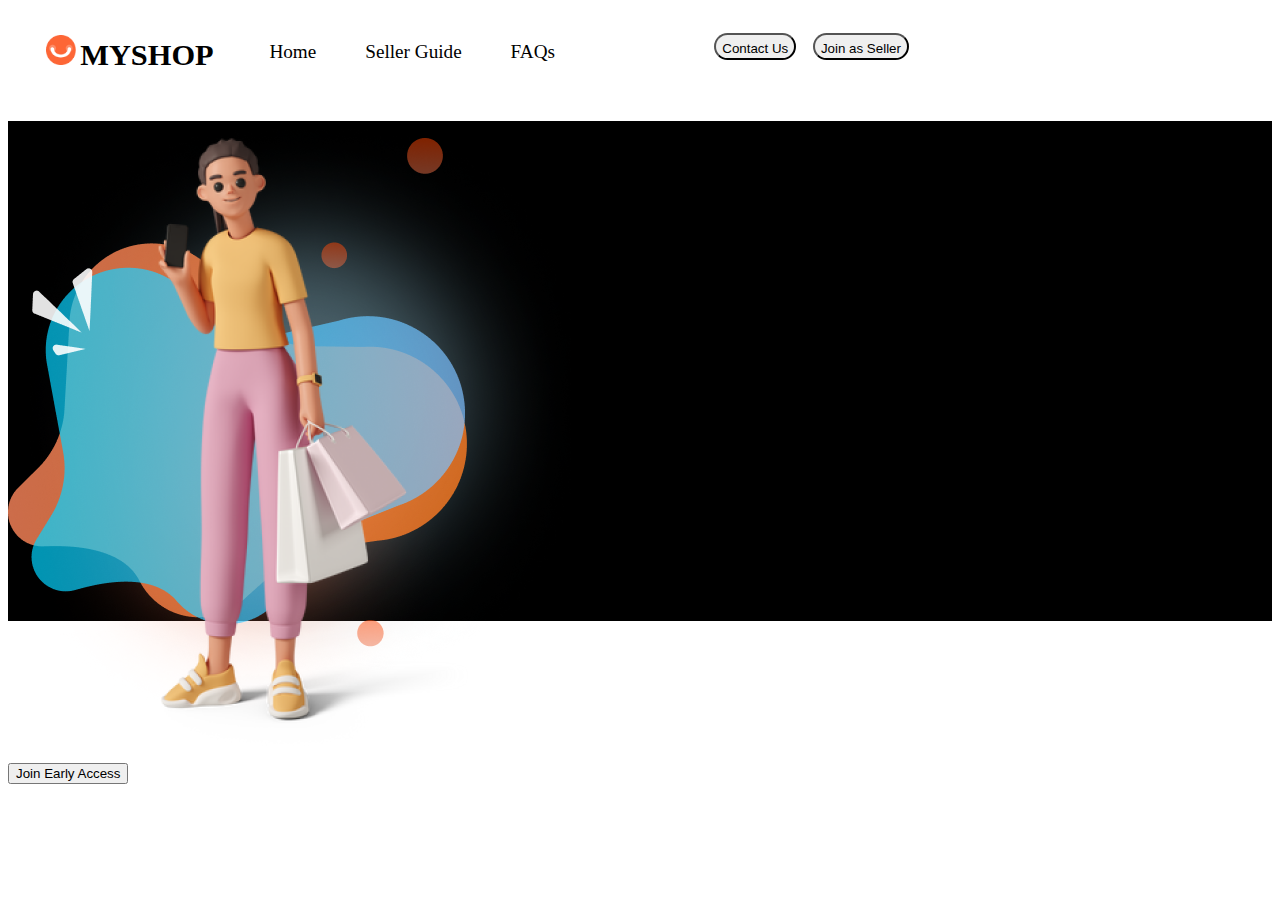
==== myshop/index.html @ 015f9f19 "Add files via upload" ====
<!DOCTYPE html>
<html lang="en">
<head>
    <meta charset="UTF-8">
    <meta http-equiv="X-UA-Compatible" content="IE=edge">
    <meta name="viewport" content="width=device-width, initial-scale=1.0">
    <title>Document</title>
    <link  rel="Stylesheet" href="style.css">
</head>
<body>
    <nav>
        <div class="logo">
            <img src="images/logo.png">
            <p>MYSHOP</p>
        </div>
        <div class="items">
            <p>Home</p>
            <p>Seller Guide</p>
            <p>FAQs</p>
        </div>
        <div class="btn">
            <button>Contact Us</button>
            <button>Join as Seller</button>
        </div>
    </nav>
    
    <section>
        <div class="section1">
  <div class="mySlides">
  <img src="images/Group 48096341.png">
  </div>
  <button>Join Early Access</button>
        </div>
    </section>
    <script src="index.js"></script>
</body>
</html>
---- myshop/style.css ----
nav{
    width:100%;
    height:50px;
    background-color: white;
    display: flex;
}
.logo,.items,.btn{
    display: flex;
    margin-left:3%;
}
.logo img{
    width:60%;
    height:60%;
    margin-top:19%;
    margin-right: 3%;
}
.logo p{
  font-size:1.9rem ;
  font-weight: bold;
 
}
.items{
    font-size: 1.2rem;
    width:30%;
align-items: center;
justify-content: space-around;
margin-top:3%;
margin-left: 5%;

}
.items p{
    margin-right: 5%;
}
.btn{
    width:50%;
    margin-top:2%;
 margin-left: 10%;
}
.btn button{
    padding-top: 1%;
    padding-bottom: 3%;
    border-radius: 20px;
    margin-right: 3%;
}
.section1{
    width:100%;
    height: 500px;
    margin-top: 5%;
    background-color: black;
}
.myslides{
    float: right;
}
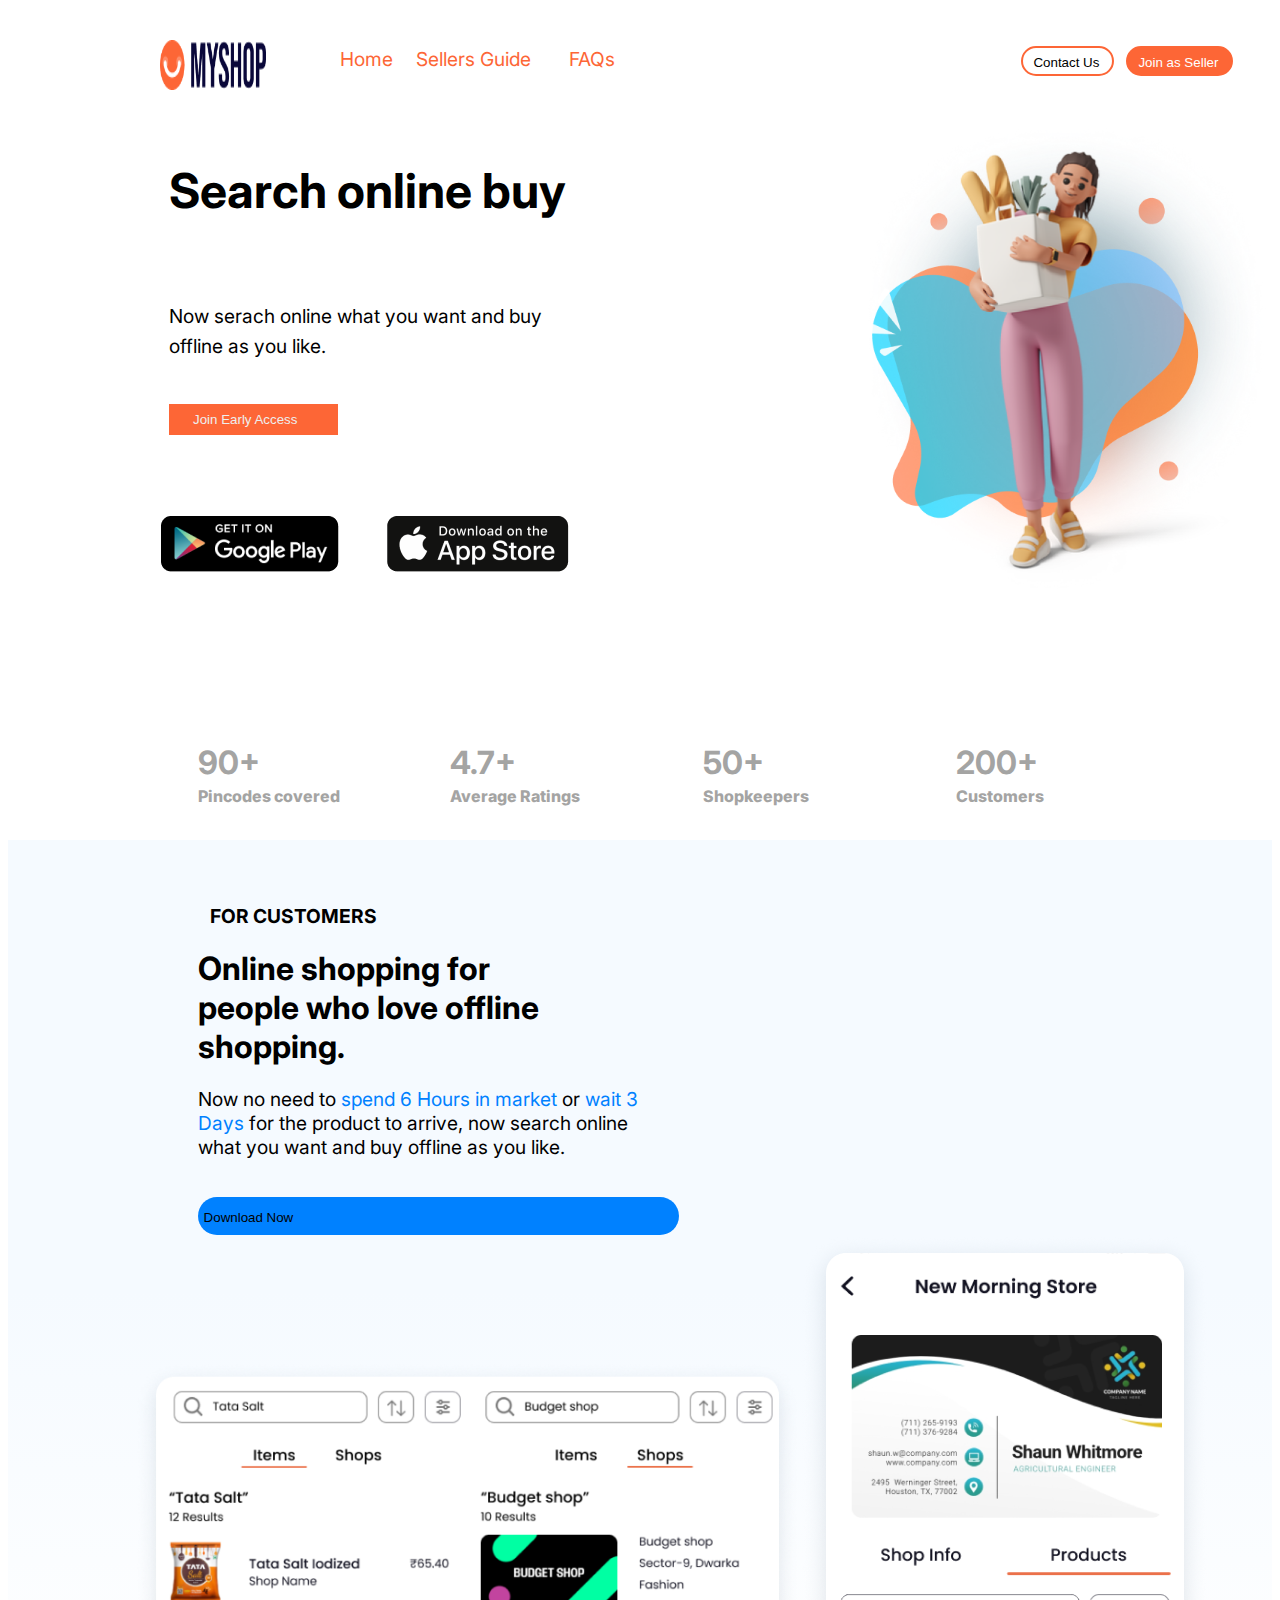
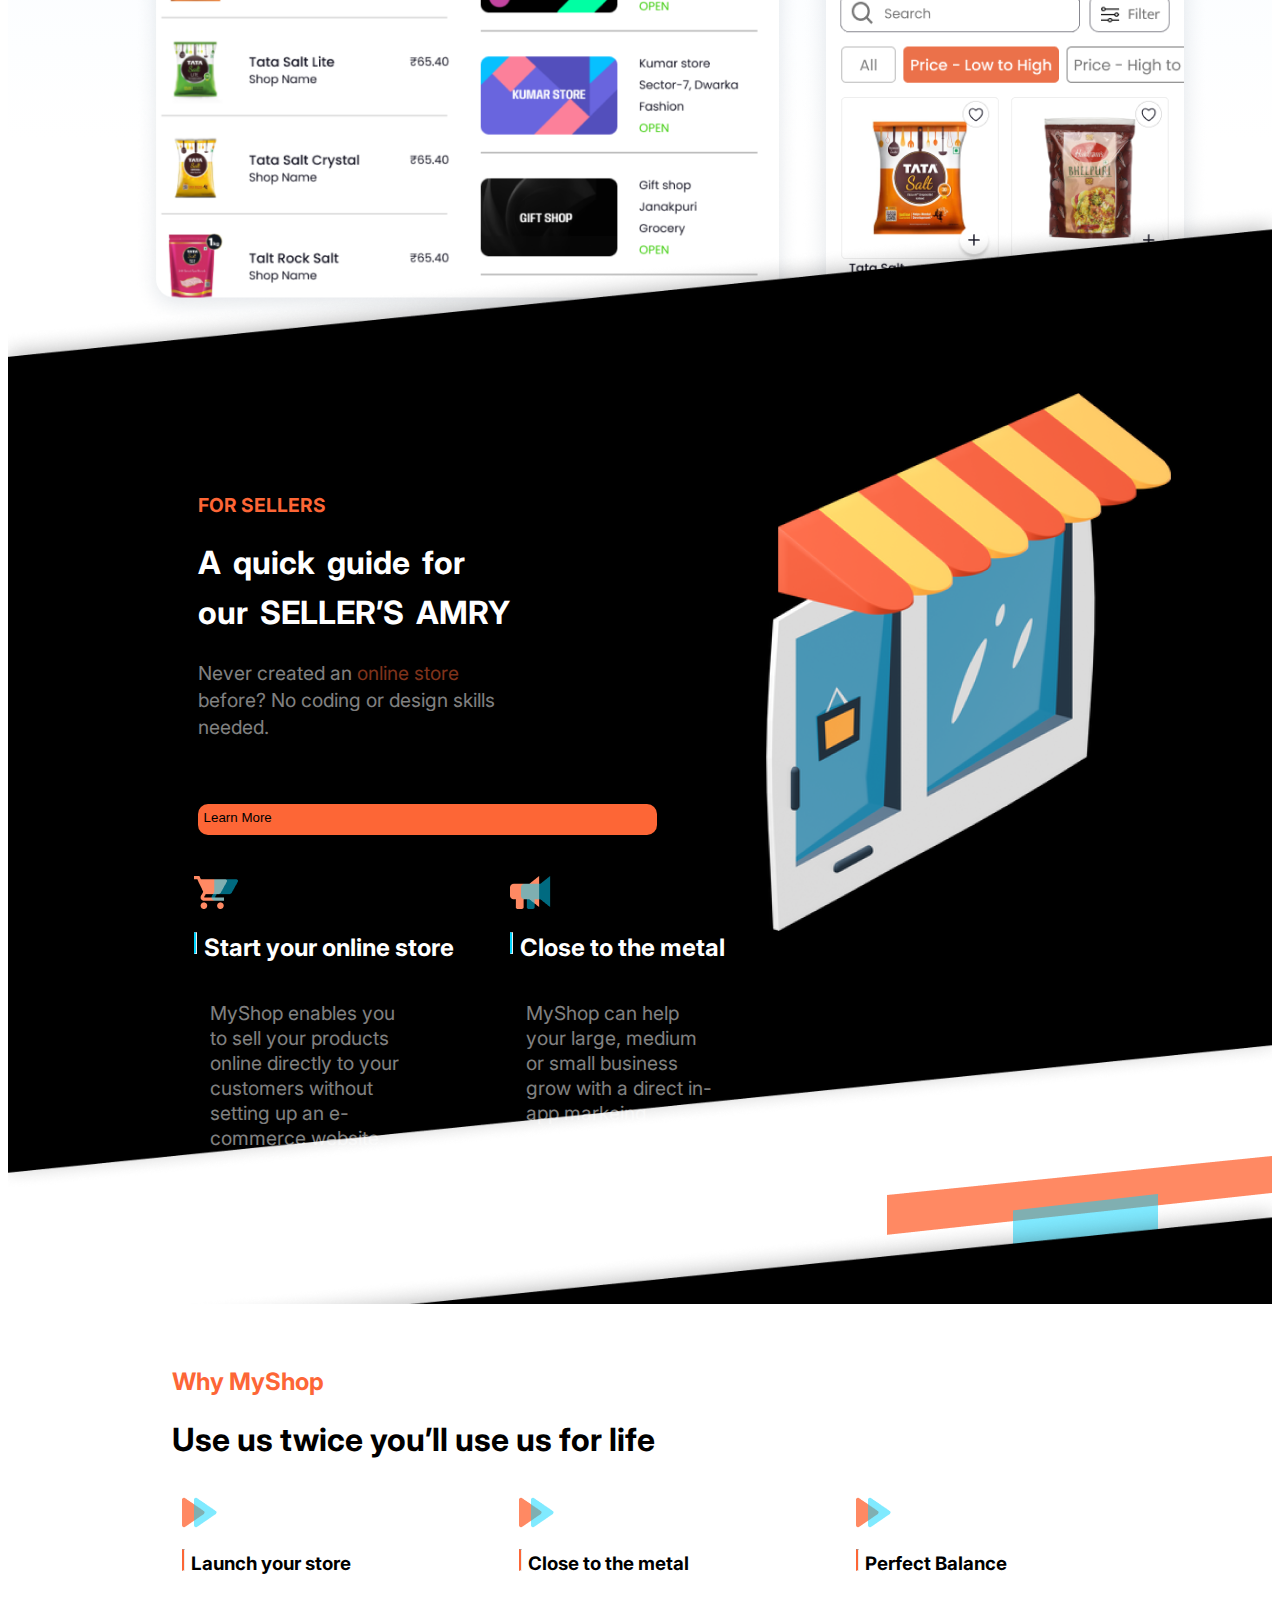
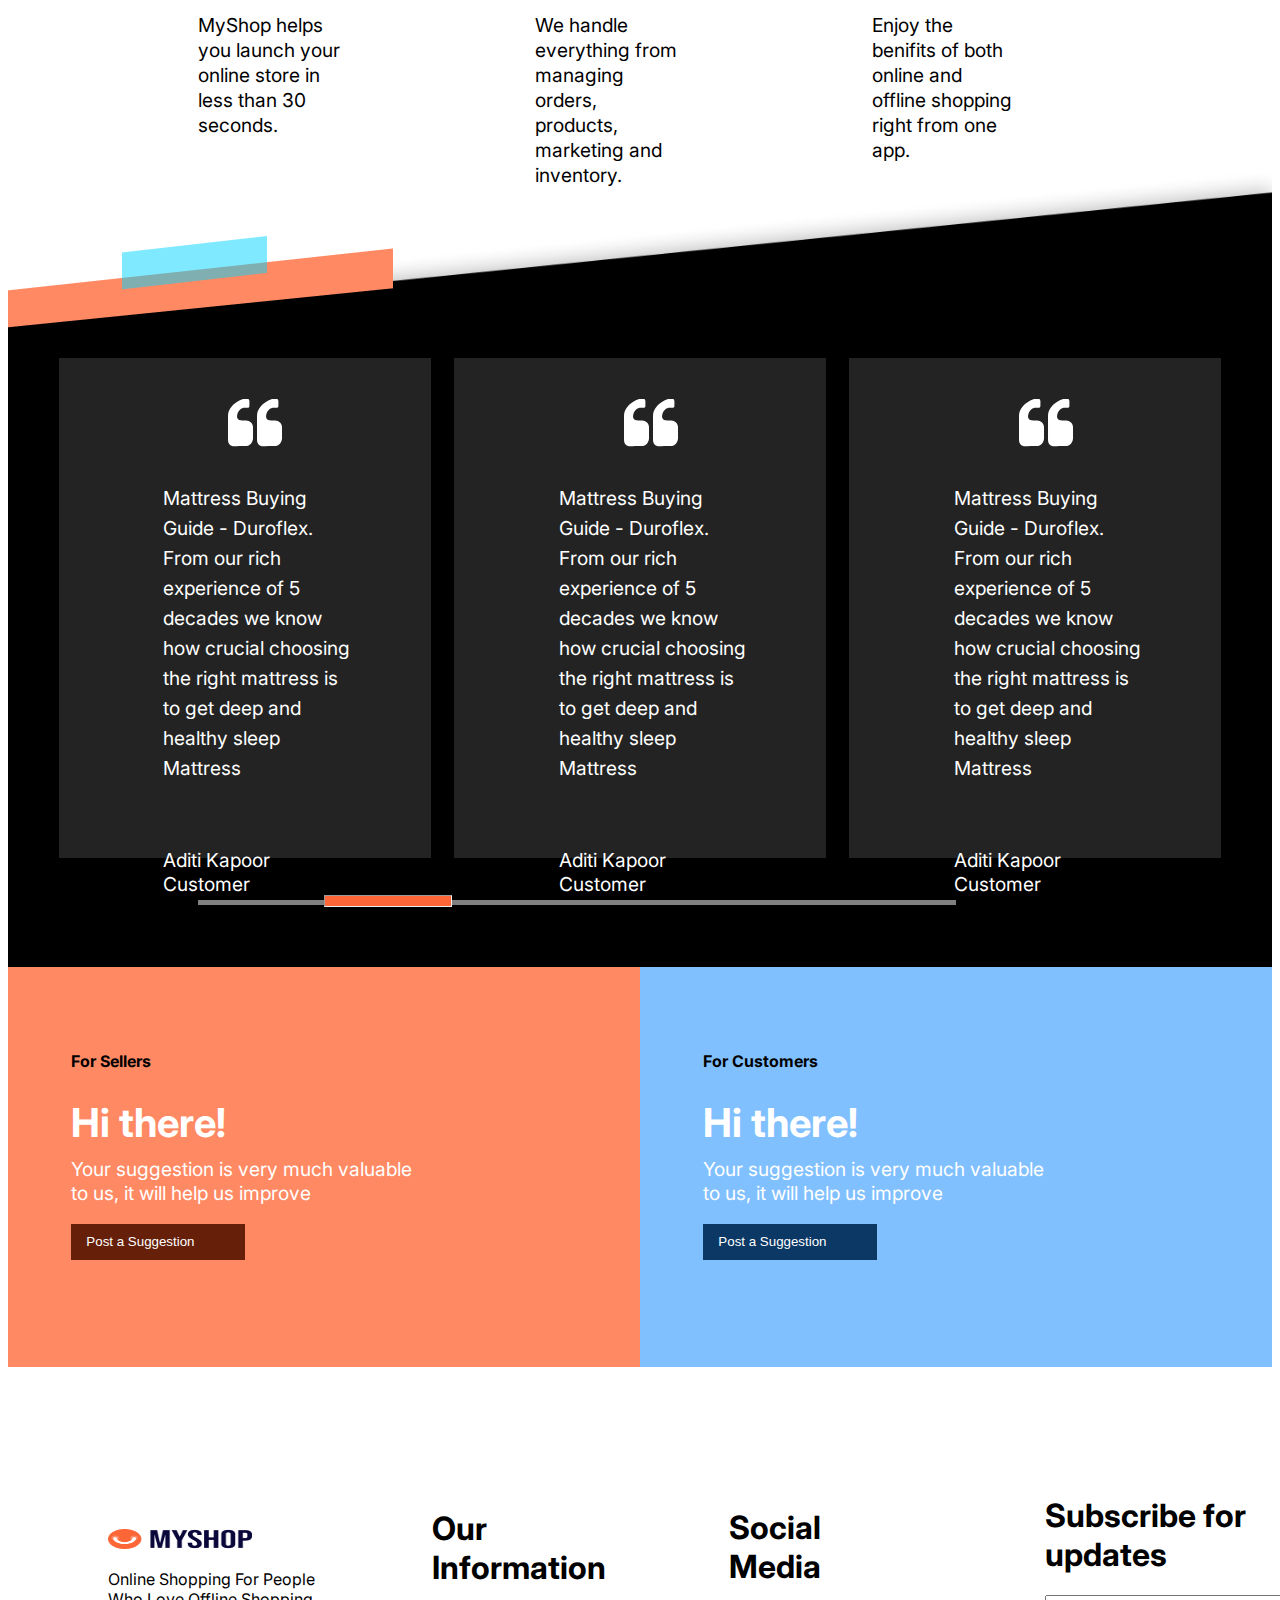
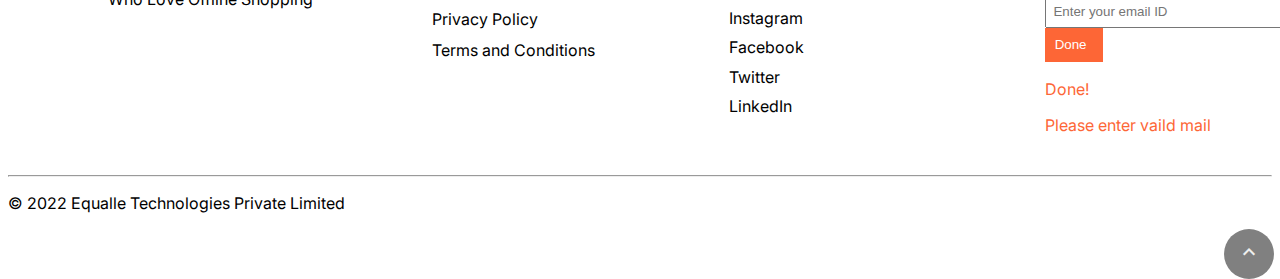
==== commit 1af689c3: "update" ====
--- a/myshop/index.html
+++ b/myshop/index.html
@@ -5,33 +5,262 @@
     <meta http-equiv="X-UA-Compatible" content="IE=edge">
     <meta name="viewport" content="width=device-width, initial-scale=1.0">
     <title>Document</title>
+    <link href="https://fonts.googleapis.com/icon?family=Material+Icons"
+    rel="stylesheet">
     <link  rel="Stylesheet" href="style.css">
 </head>
 <body>
     <nav>
         <div class="logo">
             <img src="images/logo.png">
-            <p>MYSHOP</p>
+            
         </div>
         <div class="items">
             <p>Home</p>
-            <p>Seller Guide</p>
-            <p>FAQs</p>
+            <a href="sell.html">Sellers Guide</a>
+            <a href="faqs.html">FAQs</a>
         </div>
         <div class="btn">
-            <button>Contact Us</button>
-            <button>Join as Seller</button>
+            <button class="btns">Contact Us</button>
+            <button class="btns1">Join as Seller</button>
         </div>
     </nav>
-    
-    <section>
-        <div class="section1">
-  <div class="mySlides">
-  <img src="images/Group 48096341.png">
-  </div>
-  <button>Join Early Access</button>
-        </div>
-    </section>
+    <section>
+        <div class="first">
+            <div class="left1">
+                <h1>Search online buy</h1>
+                
+                <div id=slideset1>
+                    <div><h1 class="f1">Offline</h1></div>
+                    <div> <h1 class="f1">Online</h1></div>
+                    <div><h1 class="f1">Anywhere</h1></div>
+
+                  </div>
+          
+              
+                <p>Now serach online what you want and buy offline as you like.</p>
+                <button>Join Early Access</button>
+                <div class="store">
+                    <img src="images/google-play-png-logo-3799 1.png">
+                    <img src="images/app-store-png-logo-33116 1.png">
+                  
+                </div>
+            </div>
+            <div class="right1">
+                <div class="slideshow-container" id="slideshow-container">
+                    <div>
+                        <img class="mySlides" src="images/Group 48096353.png" style="width:100%">
+                        <img class="mySlides" src="images/Group 48096341.png" style="width:100%"
+                        height="20%">
+                        <img class="mySlides" src="images/image1.png" style="width:100%"
+                        height="20%">
+                      
+        
+        
+                    
+        
+                    </div>
+            </div>
+        </div>
+    </section>
+    <section>
+        <div class="count">
+            <div class="c1">
+                <h1>90+</h1>
+                <p>Pincodes covered</p>
+            </div>
+            <div class="c2">
+                <h1>4.7+</h1>
+                <p>Average Ratings</p>   
+            </div>
+            <div class="c3">
+                <h1>50+</h1>
+                <p>Shopkeepers</p>
+            </div>
+            <div class="c4">
+                <h1>200+</h1>
+                <p>Customers</p>
+            </div>
+        </div>
+    </section>
+    <section>
+        <div class="customers">
+            <h3>FOR CUSTOMERS</h3>
+            <h1>Online shopping for people who love offline shopping.</h1>
+            <p>Now no need to <span>spend 6 Hours in market </span>or <span> wait 3 Days </span>for the product to arrive, now search online what you want and buy offline as you like.</p>
+            <button>Download Now  <i class="material-icons">arrow_right_alt</i> </button>
+            <div class="images">
+            
+            <img class="colid" src="images/Group 48096364.png" width="70%" height="90%">
+            <img class="prod" src="images/Products 4.png" width="100%" height="50%">
+        </div>
+        </div>
+    </section>
+    <section>
+        <div class="sellers">
+            <img src="images/Store entrance.png" >
+            <h3>FOR SELLERS</h3>
+            <h1>A quick guide for our SELLER’S AMRY</h1>
+            <p>Never created an <span>online store </span> before? No coding or design skills needed.</p>
+            <button>Learn More<i class="material-icons">
+                arrow_right_alt
+            </i></button>
+            <div class="divides">
+                <div class="divis1">
+                    <img src="images/Group 48096415.png">
+                    <div class="fxt">
+                    <hr class="hr2">
+                    <h2 class="h1">Start your online store</h2>
+                  
+                   
+                </div>
+                <p>MyShop enables you to sell your products online directly to your customers without setting up an e-commerce website.</p>
+                </div>
+                <div class="divis2">
+                    <img src="images/Group 48096418.png">
+                    <div class="fxt">
+                    <hr class="hr2">
+                    <h2 class="h1">Close to the metal</h2>
+                  
+                   
+                </div>
+                <p>MyShop can help your large, medium or small business grow with a direct in-app markeing approach.</p>
+                </div>
+            </div>
+        </div>
+      
+    </section>
+    <img  class="img"src="images/Group 48096476 (1).png">
+    <section>
+        <div class="myshop">
+<h3 class="h3">Why MyShop</h3>
+<h1 class="h2">Use us twice you’ll use us for life</h1>
+<div class="divide">
+    <div class="divi1">
+        <img src="images/Group 48096278.png">
+        <div class="fxt">
+        <hr class="hr1">
+        <h3 class="h1">Launch your store</h3>
+      
+       
+    </div>
+    <p>MyShop helps you launch your online store in less than 30 seconds.</p>
+    </div>
+    <div class="divi2">
+        <img src="images/Group 48096278.png">
+        <div class="fxt">
+        <hr class="hr1">
+        <h3 class="h1">Close to the metal</h3>
+      
+       
+    </div>
+    <p>We handle everything from managing orders, products, marketing and inventory.</p>
+    </div>
+    <div class="divi3">
+        <img src="images/Group 48096278.png">
+        <div class="fxt">
+        <hr class="hr1">
+        <h3 class="h1">Perfect Balance</h3>
+      
+       
+    </div>
+    <p>Enjoy the benifits of both online and offline shopping right from one app.</p>
+    </div>
+</div>
+        </div>
+    </section>
+
+    <section>
+        <div class="testimonials">
+            <img src="images/Group 48096476.png">
+           
+            <div class="group">
+                <div class="person1">
+ <img src="images/Group 1286.svg">
+ <p  class="p">Mattress Buying Guide - Duroflex. From our rich experience of 5 decades we know how crucial choosing the right mattress is to get deep and healthy sleep Mattress </p>
+
+     <p>Aditi Kapoor
+     <br>Customer</p>
+ 
+                </div>
+                <div class="person2">
+                    <img src="images/Group 1286.svg">
+                    <p class="p">Mattress Buying Guide - Duroflex. From our rich experience of 5 decades we know how crucial choosing the right mattress is to get deep and healthy sleep Mattress </p>
+                    
+                        <p >Aditi Kapoor
+                        <br>Customer</p>
+                    
+                </div>
+                <div class="person3">
+                    <img src="images/Group 1286.svg">
+                    <p  class="p">Mattress Buying Guide - Duroflex. From our rich experience of 5 decades we know how crucial choosing the right mattress is to get deep and healthy sleep Mattress </p>
+              
+                        <p >Aditi Kapoor
+                        <br>Customer</p>
+                  
+                </div>
+            </div>
+             <hr>
+             <div class="hr"></div>
+        </div>
+       
+    </section>
+ 
+    <section>
+       <div class="all">
+           <div class="left">
+               <h4>For Sellers</h4>
+               <h1>Hi there!</h1>
+               <p>Your suggestion is very much valuable to us, it will help us improve</p>
+               <button>Post a Suggestion</button>
+           </div>
+           <div class="right">
+            <h4>For Customers</h4>
+            <h1>Hi there!</h1>
+            <p>Your suggestion is very much valuable to us, it will help us improve</p>
+            <button>Post a Suggestion</button>
+           </div>
+       </div>
+    </section>
+    <footer>
+        
+        <div class="icon">
+            
+                <img src="images/logo.png">
+                
+                <p> Online Shopping For People Who Love Offline Shopping</p>
+                
+       
+       
+    </div>
+   
+        <div class="info">  
+         <h1>Our Information</h1>
+         <p>Privacy Policy</p>
+         <p>Terms and Conditions</p>
+        </div>
+        <div class="sm">
+            <h1>Social Media</h1>
+            <p>Instagram</p>
+            <p>Facebook</p>
+            <p>Twitter</p>
+            <p>LinkedIn</p>
+           
+        </div>
+        <div class="mail">
+           <h1> Subscribe for updates</h1>
+           <input type ="email" placeholder="Enter your email ID"><button>Done</button>
+           <p>Done!</p>
+           <p>Please enter vaild mail</p>
+        </div>
+    </footer>
+    <hr>
+    <div class="cp">
+   <p>© 2022 Equalle Technologies Private Limited</p> 
+   <button id="btnScrolltop">
+    <i class="material-icons">expand_less</i>
+</button>
+</div>
     <script src="index.js"></script>
 </body>
 </html>--- a/myshop/style.css
+++ b/myshop/style.css
@@ -1,3 +1,8 @@
+@import url('https://fonts.googleapis.com/css2?family=Inter&display=swap');
+body{
+    font-family: 'Inter', sans-serif;
+    overflow-x: hidden;
+}
 nav{
     width:100%;
     height:50px;
@@ -7,40 +12,58 @@
 .logo,.items,.btn{
     display: flex;
     margin-left:3%;
+
+}
+.logo{
+    margin-left: 12%;
+    
 }
 .logo img{
-    width:60%;
-    height:60%;
-    margin-top:19%;
-    margin-right: 3%;
-}
-.logo p{
-  font-size:1.9rem ;
-  font-weight: bold;
- 
+    width:100%;
+    height: 100%;
+    /* margin-left: 40%;*/
+    margin-top: 30%; 
 }
 .items{
     font-size: 1.2rem;
-    width:30%;
+    width:50%;
 align-items: center;
 justify-content: space-around;
-margin-top:3%;
+color: #FD6636;
+margin-top:4%;
 margin-left: 5%;
 
 }
-.items p{
+.items a{
+    text-decoration: none;
+    color: #FD6636;
     margin-right: 5%;
 }
 .btn{
-    width:50%;
-    margin-top:2%;
- margin-left: 10%;
+    width:40%;
+    height: 30px;
+    margin-top:3%;
+ margin-left: 30%;
 }
 .btn button{
-    padding-top: 1%;
-    padding-bottom: 3%;
+    padding: 2%;
+    padding-right: 5%;
+    padding-bottom: 1%;
+   padding-left: 4%;
+    /* padding-bottom: 5%; */
     border-radius: 20px;
-    margin-right: 3%;
+    margin-right: 5%;
+   
+
+}
+.btns{
+    border: 2px solid #FD6636 ;
+    background-color: white;
+}
+.btns1{
+    border: 2px solid #FD6636 ;
+   color: white;
+   background-color: #FD6636;
 }
 .section1{
     width:100%;
@@ -50,4 +73,485 @@
 }
 .myslides{
     float: right;
-}+}
+footer{
+    height:200px;
+    width:100%;
+    padding: 100px;
+  
+    display: flex;
+}
+
+
+.icon img{
+    width: 35%;
+    height:10%;
+    margin-top:15%;
+    margin-right: 3%;
+}
+.icon p{
+    margin-right: 45%;
+}
+#btnScrolltop{
+    position: absolute;
+    
+    width:50px;
+margin-left: 95%;
+    height:50px;
+    border-radius: 50%;
+    background-color: grey;
+ color: #EEEEEE;
+ outline: none;
+ 
+ border: none;
+ cursor: pointer;
+}
+hr{
+   background-color:  grey;
+}
+.info{
+    margin-left: -7%;
+}
+.info,.sm{
+    margin-top: 3%;
+}
+.sm{
+    margin-left: 5%;
+}
+.info h1,.sm h1,.mail h1{
+    font-size: 2rem;
+    margin-top: 2%;
+   
+}
+.info p,.sm p,.mail p{
+    margin-top: 5%;
+    margin-bottom: 0;
+}
+.mail p{
+    color: #FD6636;
+}
+.mail{
+    margin-left: 10%;
+    margin-top: 1.8%;
+}
+.mail input{
+    padding: 2%;
+    padding-right: 25%;
+}
+.mail button{
+    padding: 3%;
+    color: white;
+    border: none;
+    padding-right: 5%;
+    background-color: #FD6636;
+}
+.all{
+    width:100%;
+    height:400px;
+    background-color: black;
+  
+    display:flex;
+
+}
+.left{
+    flex:50%;
+    background-color: #FF8963;
+    padding: 5%;
+}
+.right{
+    flex: 50%;
+    background-color:  #80C0FF;
+    padding: 5%;
+}
+.left h4,.right h4{
+    margin-bottom: 0%;
+    font-size: 1.0rem;
+}
+.left h1, .right h1{
+    color: white;
+    font-size: 2.5rem;
+    margin-bottom: 0%;
+
+}
+.left p, .right p{
+    font-size: 1.2rem;
+    margin-top: 2%;
+    margin-right: 30%;
+    color: white;
+}
+.left button, .right button{
+    padding: 2%;
+    color: white;
+    border: none;
+   padding-left: 3%;
+    padding-right: 10%;
+}
+.left button{
+    background-color: 
+    rgba(102, 32, 10, 1);
+}
+.right button{
+    background-color: 
+    
+rgba(11, 56, 100, 1);
+}
+.testimonials{
+    width:100%;
+    height:800px;
+    background-image: url("images/Vector\ 184.png");
+    background-size: cover;
+    margin-bottom: 0%;
+}
+.testimonials img{
+    margin-top: 5.5%;
+}
+.group{
+    width: 92%;
+    height:500px;
+    
+    margin-left: 4%;
+    margin-top: 2%;
+    display: flex;
+}
+.person1,.person2,.person3{
+    flex:50%;
+    background-color: #232323
+    ;
+    
+    padding: 2%;
+
+
+
+}
+.person1,.person2{
+    margin-right: 2%;
+}
+.person1 img,.person2 img,.person3 img{
+    padding-left: 45%;
+}
+
+.p{
+    color:white;
+    padding: 10%;
+    padding-left: 10%;
+    padding-right: 10%;
+    font-size: 1.2rem;
+    line-height: 30px;
+}
+.person1 p,.person2 p,.person3 p{
+    color:white;
+    padding: 10%;
+    margin: auto;
+    margin-left:15% ;
+    padding-left: 10%;
+    padding-right: 15%;
+    font-size: 1.2rem;
+}
+.testimonials hr{
+    width:10%;
+    height: 10px;
+    margin-top: 3%;
+    margin-left: 25%;
+    background-color:#FD6636    ;
+    position: relative;
+}
+.hr{
+    width:60%;
+    height: 5px;
+   margin-left: 15%;
+   margin-top: -1.2%;
+    background-color:grey;
+}
+.sellers{
+    width:100%;
+    height:1100px;
+   color: white;
+   
+  position: relative;
+    background-image: url("images/Vector\ 183.png");
+    background-size: contain;
+    margin-top: 5%;
+}
+.sellers p{
+    color:white;
+    opacity: 0.5;
+    margin-left: 15%;
+    margin-right:60%;
+    font-size: 1.2rem;
+    line-height: 27px;
+
+
+}
+.divides{
+    margin-top: 5%;
+    display: flex;
+    width:50%;
+    margin-left:11% ;
+    margin-right: 30%;
+    height:300px;
+    margin-top: 2%;
+}
+.divis1,.divis2{
+    flex:30%;
+}
+.divis2{
+    margin-left: 0%;
+}
+.hr2{
+    border-left: 2px solid  rgba(0, 212, 255, 1);
+
+    height: 20px;
+  
+    width:0px;
+    margin-left: 15%;
+    margin-top: 6%;
+}
+.divis1 p,.divis2 p{
+    margin-left: 20%;
+    margin-right: 20%;
+    font-size: 1.2rem;
+    line-height: 25px;
+}
+.sellers button{
+ margin-top: 5%;
+ padding-top: 0.5%;
+    padding-right: 2%;
+    margin-left: 15%;
+    border-radius: 10px;
+    display: flex;
+    border:none;
+    background-color:#FD6636 ;
+    margin-bottom: 0;
+}
+
+/* .sellers h6{
+    margin-top: 1%;
+    flex: 10%;
+} */
+.sellers span{
+    color:#FD6636;
+}
+.sellers h3{
+    color:#FD6636;
+    margin-top: -35%;
+    margin-left: 15%;
+    font-size: 1.2rem;
+}
+.sellers h1{
+    margin-left: 15%;
+    font-size: 2rem;
+    margin-right: 60%;
+    line-height: 50px;
+    word-spacing: 5px;
+}
+.sellers img{
+   margin-left: 60%;
+    margin-top: 15%;
+}
+.myshop{
+ width:100%;
+ height: 400px;
+;
+
+}
+.divide{
+    display: flex;
+    width:80%;
+    
+    margin-left: 10%;
+    height:300px;
+  
+}
+.divi1,.divi2,.divi3{
+    flex:30%;
+    margin-right: 2%;
+
+}
+.divi1 img,.divi2 img,.divi3 img,.divis1 img, .divis2 img{
+    margin-top: 5%;
+    margin-left: 15%;
+}
+.hr1{
+    border-left: 2px solid #FD6636;
+    height: 20px;
+  
+    width:0px;
+    margin-left: 15%;
+    margin-top: 5%;
+}
+.fxt{
+    display: flex;
+
+}
+
+.h1{
+    flex: 98%;
+    margin-left: 2%;
+    
+}
+.divi1 p,.divi2 p ,.divi3 p{
+    margin-left: 20%;
+    margin-right: 35%;
+    font-size: 1.2rem;
+    line-height: 25px;
+}
+.h3{
+    margin-top: 5%;
+margin-left: 13%;
+color: #FD6636;
+font-size: 1.5rem;
+}
+.h2{
+    margin-left: 13%;
+}
+.img{
+    float: right;
+    margin-top: -11.7%;
+}
+.customers{
+    width:100%;
+    height: 900px;
+    background:linear-gradient(rgba(245, 250, 255, 1),
+    rgba(245, 250, 255, 1),
+    rgba(245, 250, 255, 0))
+}
+.images{
+    display: flex;
+}
+.colid{
+    flex:60%;
+    width:50%;
+ margin-top: 10%;
+    margin-left: 10%;
+}
+.prod{
+    flex:30%;
+   float: right;
+   
+   margin-right: 5%;
+}
+.count{
+    width:80%;
+    height: 100px;
+    
+    margin-left: 15%;
+    display: flex;
+}
+.c1,.c2,.c3,.c4{
+    flex:20%;
+    margin-right: 2%;
+    font-weight: 800;
+    color: 
+    #A4A4A3;
+  
+}
+.c1 h1,.c2 h1 ,.c3 h1,.c4 h1{
+    margin-bottom: 0%;
+}
+.c1 p,.c2 p,.c3 p,.c4 p{
+    margin-top: 2%;
+}
+.first{
+    width:100%;
+    height: 600px;
+    margin-top: 5%;
+
+    display: flex;
+}
+.right1{
+    flex:40%;
+}
+.slideshow-container1{
+    display:none;
+}
+.left1{
+    flex:70%;
+
+}
+.store{
+    width:60%;
+    display: flex;
+    margin-top: 10%;
+    margin-left: 13%;
+}
+.store img{
+
+    margin-left: 10%;
+}
+.customers h3{
+  padding-top: 5%;
+    margin-left: 16%;
+    font-size: 1.2rem;
+}
+.customers h1{
+    margin-left: 15%;
+    font-size:2rem;
+    margin-right: 55%;
+}
+.customers p{
+    margin-left: 15%;
+    font-size: 1.2rem;
+    margin-right: 48%;
+}
+.customers span{
+    color: 
+    #0081FF;
+}
+.customers button{
+    margin-top: 3%;
+    
+    padding-top: 1%;
+   
+       padding-right: 2%;
+       margin-left: 15%;
+       border-radius: 20px;
+       display: flex;
+       border:none;
+       background-color:#0081FF ;
+       margin-bottom: 0;
+       
+
+}
+.left1 h1{
+    padding-top: 1%;
+    margin-left: 20%;
+    font-size: 3rem;
+    font-weight: 1200;
+    margin-bottom: 0;
+}
+.f1{
+    color: #FD6636;
+    
+    font-size: 2.5rem;
+   
+}
+.left1 p{
+    margin-top: 10%;
+    margin-left: 20%;
+    margin-right: 30%;
+    font-size: 1.2rem;
+    line-height: 30px;
+}
+.left1 button{
+    margin-top: 3%;
+    margin-left: 20%;
+    padding :1%;
+    padding-left: 3%;
+    padding-right: 5%;
+    background-color: #FD6636;
+    border: none;
+    color: #EEEEEE;
+}
+#slideset1 > * {visibility: hidden;
+     position: absolute;
+ margin-top: -2%;
+   margin-left: 10%;
+    animation: 6s autoplay1 infinite
+}
+    @keyframes autoplay1 {
+        0% {visibility: visible}
+        33.33% {visibility: hidden}
+      }
+ #slideset1 > *:nth-child(1) {animation-delay: 0s}
+#slideset1 > *:nth-child(2) {animation-delay: 2s}
+#slideset1 > *:nth-child(3) {animation-delay: 4s}